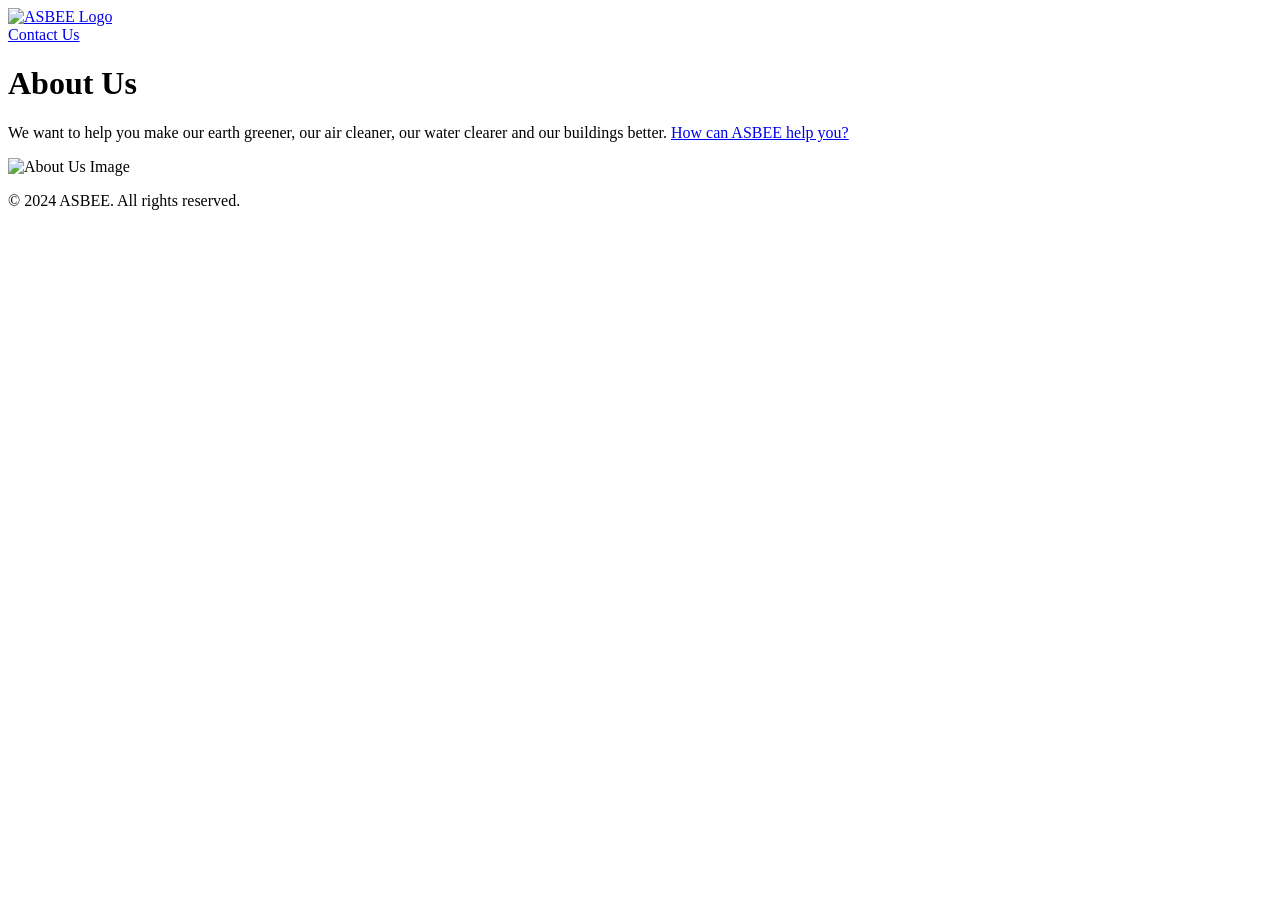
==== about.html @ 27872376 "Update and rename contact.html to about.html" ====
<!DOCTYPE html>
<html lang="en">
<head>
    <meta charset="UTF-8">
    <meta name="viewport" content="width=device-width, initial-scale=1.0">
    <title>ASBEE - About Us</title>
    <link rel="stylesheet" href="styles.css">
</head>
<body>
    <header class="header">
        <a href="index.html"><img src="logo.jpg" alt="ASBEE Logo" class="logo"></a>
        <nav>
            <a href="contact.html" class="nav-link">Contact Us</a>
        </nav>
    </header>

    <main id="about" class="section">
        <div class="intro">
            <h1>About Us</h1>
            <p>We want to help you make our earth greener, our air cleaner, our water clearer and our buildings better. <a href="services.html">How can ASBEE help you?</a></p>
        </div>

        <div class="image-section">
            <img src="abuts.jpeg" alt="About Us Image" class="main-image">
        </div>
    </main>

    <footer>
        <p>&copy; 2024 ASBEE. All rights reserved.</p>
    </footer>
</body>
</html>
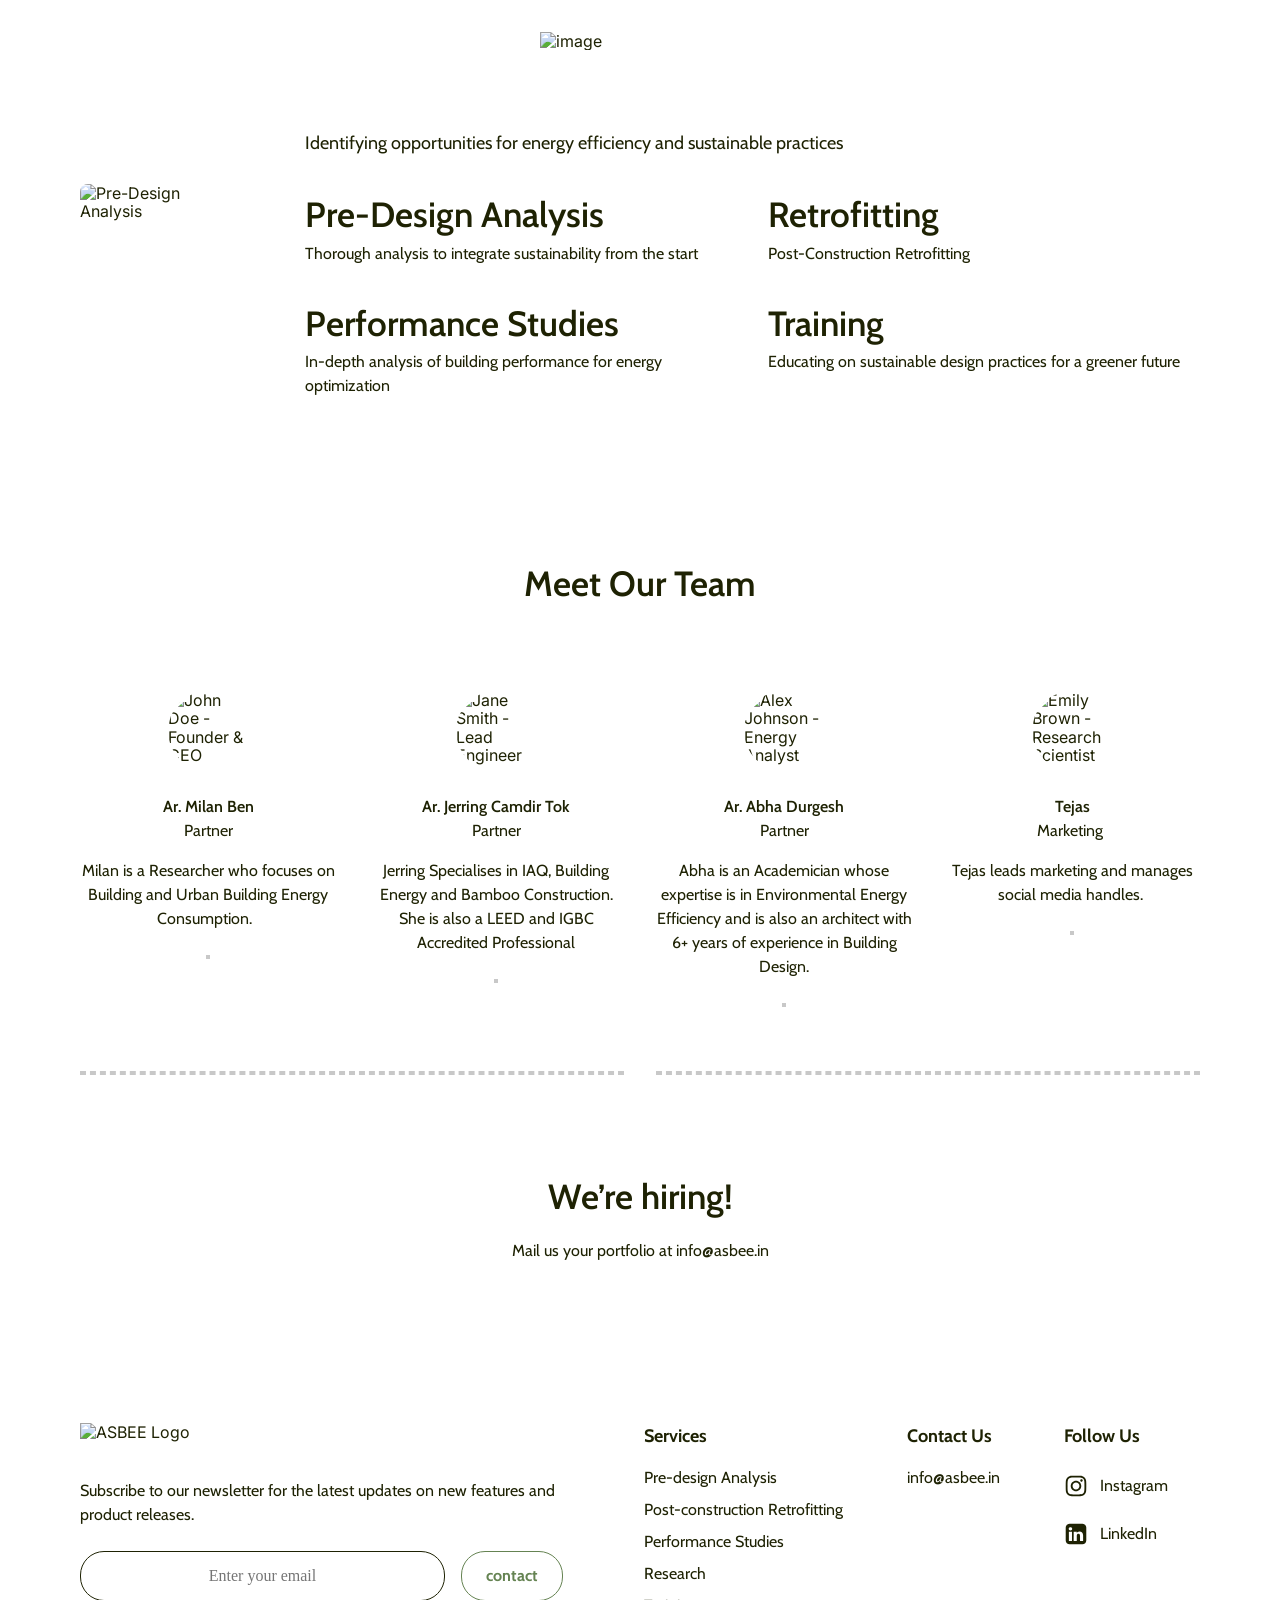
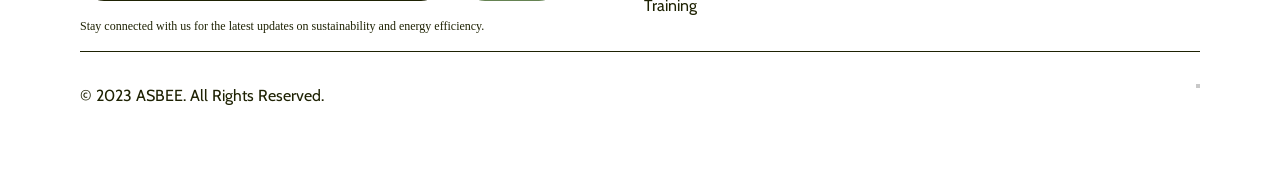
==== commit cb1e7fcd: "Add files via upload" ====
--- a/about.html
+++ b/about.html
@@ -1,32 +1,505 @@
 <!DOCTYPE html>
 <html lang="en">
-<head>
-    <meta charset="UTF-8">
-    <meta name="viewport" content="width=device-width, initial-scale=1.0">
-    <title>ASBEE - About Us</title>
-    <link rel="stylesheet" href="styles.css">
-</head>
-<body>
-    <header class="header">
-        <a href="index.html"><img src="logo.jpg" alt="ASBEE Logo" class="logo"></a>
-        <nav>
-            <a href="contact.html" class="nav-link">Contact Us</a>
-        </nav>
-    </header>
+  <head>
+    <title>About - Safe Needy Beaver</title>
+    <meta property="og:title" content="About - Safe Needy Beaver" />
+    <meta name="viewport" content="width=device-width, initial-scale=1.0" />
+    <meta charset="utf-8" />
+    <meta property="twitter:card" content="summary_large_image" />
 
-    <main id="about" class="section">
-        <div class="intro">
-            <h1>About Us</h1>
-            <p>We want to help you make our earth greener, our air cleaner, our water clearer and our buildings better. <a href="services.html">How can ASBEE help you?</a></p>
-        </div>
+    <style data-tag="reset-style-sheet">
+      html {  line-height: 1.15;}body {  margin: 0;}* {  box-sizing: border-box;  border-width: 0;  border-style: solid;}p,li,ul,pre,div,h1,h2,h3,h4,h5,h6,figure,blockquote,figcaption {  margin: 0;  padding: 0;}button {  background-color: transparent;}button,input,optgroup,select,textarea {  font-family: inherit;  font-size: 100%;  line-height: 1.15;  margin: 0;}button,select {  text-transform: none;}button,[type="button"],[type="reset"],[type="submit"] {  -webkit-appearance: button;}button::-moz-focus-inner,[type="button"]::-moz-focus-inner,[type="reset"]::-moz-focus-inner,[type="submit"]::-moz-focus-inner {  border-style: none;  padding: 0;}button:-moz-focus,[type="button"]:-moz-focus,[type="reset"]:-moz-focus,[type="submit"]:-moz-focus {  outline: 1px dotted ButtonText;}a {  color: inherit;  text-decoration: inherit;}input {  padding: 2px 4px;}img {  display: block;}html { scroll-behavior: smooth  }
+    </style>
+    <style data-tag="default-style-sheet">
+      html {
+        font-family: Inter;
+        font-size: 16px;
+      }
 
-        <div class="image-section">
-            <img src="abuts.jpeg" alt="About Us Image" class="main-image">
-        </div>
-    </main>
+      body {
+        font-weight: 400;
+        font-style:normal;
+        text-decoration: none;
+        text-transform: none;
+        letter-spacing: normal;
+        line-height: 1.15;
+        color: var(--dl-color-theme-neutral-dark);
+        background: var(--dl-color-theme-neutral-light);
 
-    <footer>
-        <p>&copy; 2024 ASBEE. All rights reserved.</p>
-    </footer>
-</body>
+        fill: var(--dl-color-theme-neutral-dark);
+      }
+    </style>
+    <link
+      rel="stylesheet"
+      href="https://unpkg.com/animate.css@4.1.1/animate.css"
+    />
+    <link
+      rel="stylesheet"
+      href="https://fonts.googleapis.com/css2?family=Cabin:ital,wght@0,400;0,500;0,600;0,700;1,400;1,500;1,600;1,700&amp;display=swap"
+      data-tag="font"
+    />
+    <link
+      rel="stylesheet"
+      href="https://fonts.googleapis.com/css2?family=Inter:ital,wght@0,100;0,200;0,300;0,400;0,500;0,600;0,700;0,800;0,900;1,100;1,200;1,300;1,400;1,500;1,600;1,700;1,800;1,900&amp;display=swap"
+      data-tag="font"
+    />
+    <link
+      rel="stylesheet"
+      href="https://unpkg.com/@teleporthq/teleport-custom-scripts/dist/style.css"
+    />
+  </head>
+  <body>
+    <link rel="stylesheet" href="./style.css" />
+    <div>
+      <link href="./about.css" rel="stylesheet" />
+
+      <div class="about-container">
+        <navbar4-wrapper class="navbar4-wrapper">
+          <!--Navbar4 component-->
+          <header class="navbar4-container"></header>
+        </navbar4-wrapper>
+        <a href="index.html" class="about-navlink">
+          <img alt="image" src="public/logo1-200h.jpeg" class="about-image" />
+        </a>
+        <stats2-wrapper class="stats2-wrapper">
+          <!--Stats2 component-->
+          <div class="stats2-container1 thq-section-padding">
+            <div class="stats2-max-width thq-section-max-width">
+              <div class="stats2-container2 thq-flex-column">
+                <img
+                  alt="Pre-Design Analysis"
+                  src="public/%C3%A2%C2%80%C2%8Eservices.%C3%A2%C2%80%C2%8E001-1400w.jpeg"
+                  class="thq-img-ratio-1-1 stats2-image"
+                />
+              </div>
+              <div class="stats2-container3 thq-flex-column">
+                <p class="thq-body-large">
+                  <fragment class="about-fragment14">
+                    <span class="about-text14">
+                      Identifying opportunities for energy efficiency and
+                      sustainable practices
+                    </span>
+                  </fragment>
+                </p>
+                <div class="stats2-container4 thq-grid-2">
+                  <div class="stats2-container5">
+                    <h2 class="thq-heading-2">
+                      <fragment class="about-fragment10">
+                        <span class="about-text10">Pre-Design Analysis</span>
+                      </fragment>
+                    </h2>
+                    <span class="thq-body-small">
+                      <fragment class="about-fragment15">
+                        <span class="about-text15">
+                          Thorough analysis to integrate sustainability from the
+                          start
+                        </span>
+                      </fragment>
+                    </span>
+                  </div>
+                  <div class="stats2-container6">
+                    <h2 class="thq-heading-2">
+                      <fragment class="about-fragment11">
+                        <span class="about-text11">Retrofitting</span>
+                      </fragment>
+                    </h2>
+                    <span class="thq-body-small">
+                      <fragment class="about-fragment16">
+                        <span class="about-text16">
+                          Post-Construction Retrofitting
+                        </span>
+                      </fragment>
+                    </span>
+                  </div>
+                </div>
+                <div class="stats2-container7 thq-grid-2">
+                  <div class="stats2-container8">
+                    <h2 class="thq-heading-2">
+                      <fragment class="about-fragment12">
+                        <span class="about-text12">Performance Studies</span>
+                      </fragment>
+                    </h2>
+                    <span class="thq-body-small">
+                      <fragment class="about-fragment17">
+                        <span class="about-text17">
+                          In-depth analysis of building performance for energy
+                          optimization
+                        </span>
+                      </fragment>
+                    </span>
+                  </div>
+                  <div class="stats2-container9">
+                    <h2 class="thq-heading-2">
+                      <fragment class="about-fragment13">
+                        <span class="about-text13">Training</span>
+                      </fragment>
+                    </h2>
+                    <span class="thq-body-small">
+                      <fragment class="about-fragment18">
+                        <span class="about-text18">
+                          Educating on sustainable design practices for a
+                          greener future
+                        </span>
+                      </fragment>
+                    </span>
+                  </div>
+                </div>
+              </div>
+            </div>
+          </div>
+        </stats2-wrapper>
+        <team1-wrapper class="team1-wrapper">
+          <!--Team1 component-->
+          <div class="thq-section-padding">
+            <div class="team1-max-width thq-section-max-width">
+              <div class="team1-section-title">
+                <div class="team1-content1">
+                  <h2 class="thq-heading-2 team1-text10">
+                    <fragment class="about-fragment24">
+                      <span class="about-text24">Meet Our Team</span>
+                    </fragment>
+                  </h2>
+                </div>
+              </div>
+              <div class="team1-content2">
+                <div class="team1-content3">
+                  <div class="team1-row1">
+                    <div class="team1-container1">
+                      <div class="team1-card1">
+                        <img
+                          alt="John Doe - Founder &amp; CEO"
+                          src="public/2e0f70bd-1504-4477-b2db-36cc8a2f7544-500w.jpg"
+                          class="team1-placeholder-image1 thq-img-ratio-1-1 thq-img-round"
+                        />
+                        <div class="team1-content4">
+                          <div class="team1-title1">
+                            <span class="team1-text11 thq-body-small">
+                              <fragment class="about-fragment19">
+                                <span class="about-text19">Ar. Milan Ben</span>
+                              </fragment>
+                            </span>
+                            <span class="team1-text12 thq-body-small">
+                              <fragment class="about-fragment26">
+                                <span class="about-text26">Partner</span>
+                              </fragment>
+                            </span>
+                          </div>
+                          <span class="team1-text13 thq-body-small">
+                            <fragment class="about-fragment30">
+                              <span class="about-text30">
+                                Milan is a Researcher who focuses on Building
+                                and Urban Building Energy Consumption. &nbsp;
+                              </span>
+                            </fragment>
+                          </span>
+                        </div>
+                        <div class="team1-social-icons1"></div>
+                      </div>
+                      <div class="team1-card2">
+                        <img
+                          alt="Jane Smith - Lead Engineer"
+                          src="public/2e0f70bd-1504-4477-b2db-36cc8a2f7544-500w.jpg"
+                          class="team1-placeholder-image2 thq-img-ratio-1-1 thq-img-round"
+                        />
+                        <div class="team1-content5">
+                          <div class="team1-title2">
+                            <span class="team1-text14 thq-body-small">
+                              <fragment class="about-fragment20">
+                                <span class="about-text20">
+                                  Ar. Jerring Camdir Tok
+                                </span>
+                              </fragment>
+                            </span>
+                            <span class="team1-text15 thq-body-small">
+                              <fragment class="about-fragment27">
+                                <span class="about-text27">Partner</span>
+                              </fragment>
+                            </span>
+                          </div>
+                          <span class="team1-text16 thq-body-small">
+                            <fragment class="about-fragment31">
+                              <span class="about-text31">
+                                Jerring Specialises in IAQ, Building Energy and
+                                Bamboo Construction. She is also a LEED and IGBC
+                                Accredited Professional
+                              </span>
+                            </fragment>
+                          </span>
+                        </div>
+                        <div class="team1-social-icons2"></div>
+                      </div>
+                    </div>
+                    <div class="team1-container2">
+                      <div class="team1-card3">
+                        <img
+                          alt="Alex Johnson - Energy Analyst"
+                          src="public/2e0f70bd-1504-4477-b2db-36cc8a2f7544-500w.jpg"
+                          class="team1-placeholder-image3 thq-img-ratio-1-1 thq-img-round"
+                        />
+                        <div class="team1-content6">
+                          <div class="team1-title3">
+                            <span class="team1-text17 thq-body-small">
+                              <fragment class="about-fragment21">
+                                <span class="about-text21">
+                                  Ar. Abha Durgesh
+                                </span>
+                              </fragment>
+                            </span>
+                            <span class="team1-text18 thq-body-small">
+                              <fragment class="about-fragment28">
+                                <span class="about-text28">Partner</span>
+                              </fragment>
+                            </span>
+                          </div>
+                          <span class="team1-text19 thq-body-small">
+                            <fragment class="about-fragment32">
+                              <span class="about-text32">
+                                Abha is an Academician whose expertise is in
+                                Environmental Energy Efficiency and is also an
+                                architect with 6+ years of experience in
+                                Building Design.
+                              </span>
+                            </fragment>
+                          </span>
+                        </div>
+                        <div class="team1-social-icons3"></div>
+                      </div>
+                      <div class="team1-card4">
+                        <img
+                          alt="Emily Brown - Research Scientist"
+                          src="public/2e0f70bd-1504-4477-b2db-36cc8a2f7544-500w.jpg"
+                          class="team1-placeholder-image4 thq-img-ratio-1-1 thq-img-round"
+                        />
+                        <div class="team1-content7">
+                          <div class="team1-title4">
+                            <span class="team1-text20 thq-body-small">
+                              <fragment class="about-fragment22">
+                                <span class="about-text22">Tejas</span>
+                              </fragment>
+                            </span>
+                            <span class="team1-text21 thq-body-small">
+                              <fragment class="about-fragment29">
+                                <span class="about-text29">
+                                  Marketing&nbsp;
+                                </span>
+                              </fragment>
+                            </span>
+                          </div>
+                          <span class="team1-text22 thq-body-small">
+                            <fragment class="about-fragment33">
+                              <span class="about-text33">
+                                Tejas leads marketing and manages social media
+                                handles.&nbsp;
+                              </span>
+                            </fragment>
+                          </span>
+                        </div>
+                        <div class="team1-social-icons4"></div>
+                      </div>
+                    </div>
+                  </div>
+                  <div class="team1-row2">
+                    <div class="team1-container3"></div>
+                    <div class="team1-container4"></div>
+                  </div>
+                </div>
+                <div class="team1-content8">
+                  <div class="team1-content9">
+                    <h2 class="thq-heading-2 team1-text23">
+                      <fragment class="about-fragment25">
+                        <span class="about-text25">We’re hiring!</span>
+                      </fragment>
+                    </h2>
+                    <span class="thq-body-small team1-text24">
+                      <fragment class="about-fragment23">
+                        <span class="about-text23">
+                          Mail us your portfolio at info@asbee.in
+                        </span>
+                      </fragment>
+                    </span>
+                  </div>
+                </div>
+              </div>
+            </div>
+          </div>
+        </team1-wrapper>
+        <footer1-wrapper class="footer1-wrapper">
+          <!--Footer1 component-->
+          <footer class="footer1-footer1 thq-section-padding">
+            <div class="footer1-max-width thq-section-max-width">
+              <div class="footer1-content">
+                <div class="footer1-newsletter">
+                  <img
+                    alt="ASBEE Logo"
+                    src="public/logo1-1500h.jpeg"
+                    class="footer1-image1"
+                  />
+                  <span class="thq-body-small">
+                    Subscribe to our newsletter for the latest updates on new
+                    features and product releases.
+                  </span>
+                  <div class="footer1-actions">
+                    <div class="footer1-form">
+                      <div class="footer1-container">
+                        <input
+                          type="email"
+                          placeholder="Enter your email"
+                          class="footer1-text-input thq-input"
+                        />
+                      </div>
+                      <button class="thq-button-outline footer1-button">
+                        <span class="thq-body-small">
+                          <fragment class="about-fragment40">
+                            <span class="about-text40">contact</span>
+                          </fragment>
+                        </span>
+                      </button>
+                    </div>
+                    <span class="footer1-content2 thq-body-small">
+                      <fragment class="about-fragment41">
+                        <span class="about-text41">
+                          Stay connected with us for the latest updates on
+                          sustainability and energy efficiency.
+                        </span>
+                      </fragment>
+                    </span>
+                  </div>
+                </div>
+                <div class="footer1-links">
+                  <div class="footer1-column1">
+                    <strong class="thq-body-large footer1-column1-title">
+                      <fragment class="about-fragment43">
+                        <span class="about-text43">Services</span>
+                      </fragment>
+                    </strong>
+                    <div class="footer1-footer-links1">
+                      <a
+                        href="https://example.com"
+                        target="_blank"
+                        rel="noreferrer noopener"
+                        class="thq-body-small"
+                      >
+                        <fragment class="about-fragment34">
+                          <span class="about-text34">Pre-design Analysis</span>
+                        </fragment>
+                      </a>
+                      <a
+                        href="https://example.com"
+                        target="_blank"
+                        rel="noreferrer noopener"
+                        class="thq-body-small"
+                      >
+                        <fragment class="about-fragment35">
+                          <span class="about-text35">
+                            Post-construction Retrofitting
+                          </span>
+                        </fragment>
+                      </a>
+                      <a
+                        href="https://example.com"
+                        target="_blank"
+                        rel="noreferrer noopener"
+                        class="thq-body-small"
+                      >
+                        <fragment class="about-fragment36">
+                          <span class="about-text36">Performance Studies</span>
+                        </fragment>
+                      </a>
+                      <a
+                        href="https://example.com"
+                        target="_blank"
+                        rel="noreferrer noopener"
+                        class="thq-body-small"
+                      >
+                        <fragment class="about-fragment37">
+                          <span class="about-text37">Research</span>
+                        </fragment>
+                      </a>
+                      <a
+                        href="https://example.com"
+                        target="_blank"
+                        rel="noreferrer noopener"
+                        class="thq-body-small"
+                      >
+                        <fragment class="about-fragment38">
+                          <span class="about-text38">Training</span>
+                        </fragment>
+                      </a>
+                    </div>
+                  </div>
+                  <div class="footer1-column2">
+                    <strong class="thq-body-large footer1-column2-title">
+                      <fragment class="about-fragment44">
+                        <span class="about-text44">Contact Us</span>
+                      </fragment>
+                    </strong>
+                    <div class="footer1-footer-links2">
+                      <a
+                        href="https://example.com"
+                        target="_blank"
+                        rel="noreferrer noopener"
+                        class="thq-body-small"
+                      >
+                        <fragment class="about-fragment39">
+                          <span class="about-text39">info@asbee.in</span>
+                        </fragment>
+                      </a>
+                    </div>
+                  </div>
+                  <div class="footer1-column3">
+                    <strong class="thq-body-large footer1-social-link1-title">
+                      <fragment class="about-fragment45">
+                        <span class="about-text45">Follow Us</span>
+                      </fragment>
+                    </strong>
+                    <div class="footer1-social-links">
+                      <div class="footer1-link6">
+                        <svg
+                          viewBox="0 0 877.7142857142857 1024"
+                          class="thq-icon-small"
+                        >
+                          <path
+                            d="M585.143 512c0-80.571-65.714-146.286-146.286-146.286s-146.286 65.714-146.286 146.286 65.714 146.286 146.286 146.286 146.286-65.714 146.286-146.286zM664 512c0 124.571-100.571 225.143-225.143 225.143s-225.143-100.571-225.143-225.143 100.571-225.143 225.143-225.143 225.143 100.571 225.143 225.143zM725.714 277.714c0 29.143-23.429 52.571-52.571 52.571s-52.571-23.429-52.571-52.571 23.429-52.571 52.571-52.571 52.571 23.429 52.571 52.571zM438.857 152c-64 0-201.143-5.143-258.857 17.714-20 8-34.857 17.714-50.286 33.143s-25.143 30.286-33.143 50.286c-22.857 57.714-17.714 194.857-17.714 258.857s-5.143 201.143 17.714 258.857c8 20 17.714 34.857 33.143 50.286s30.286 25.143 50.286 33.143c57.714 22.857 194.857 17.714 258.857 17.714s201.143 5.143 258.857-17.714c20-8 34.857-17.714 50.286-33.143s25.143-30.286 33.143-50.286c22.857-57.714 17.714-194.857 17.714-258.857s5.143-201.143-17.714-258.857c-8-20-17.714-34.857-33.143-50.286s-30.286-25.143-50.286-33.143c-57.714-22.857-194.857-17.714-258.857-17.714zM877.714 512c0 60.571 0.571 120.571-2.857 181.143-3.429 70.286-19.429 132.571-70.857 184s-113.714 67.429-184 70.857c-60.571 3.429-120.571 2.857-181.143 2.857s-120.571 0.571-181.143-2.857c-70.286-3.429-132.571-19.429-184-70.857s-67.429-113.714-70.857-184c-3.429-60.571-2.857-120.571-2.857-181.143s-0.571-120.571 2.857-181.143c3.429-70.286 19.429-132.571 70.857-184s113.714-67.429 184-70.857c60.571-3.429 120.571-2.857 181.143-2.857s120.571-0.571 181.143 2.857c70.286 3.429 132.571 19.429 184 70.857s67.429 113.714 70.857 184c3.429 60.571 2.857 120.571 2.857 181.143z"
+                          ></path>
+                        </svg>
+                        <span class="thq-body-small">Instagram</span>
+                      </div>
+                      <div class="footer1-link7">
+                        <svg
+                          viewBox="0 0 877.7142857142857 1024"
+                          class="thq-icon-small"
+                        >
+                          <path
+                            d="M135.429 808h132v-396.571h-132v396.571zM276 289.143c-0.571-38.857-28.571-68.571-73.714-68.571s-74.857 29.714-74.857 68.571c0 37.714 28.571 68.571 73.143 68.571h0.571c46.286 0 74.857-30.857 74.857-68.571zM610.286 808h132v-227.429c0-121.714-65.143-178.286-152-178.286-70.857 0-102.286 39.429-119.429 66.857h1.143v-57.714h-132s1.714 37.143 0 396.571v0h132v-221.714c0-11.429 0.571-23.429 4-32 9.714-23.429 31.429-48 68-48 47.429 0 66.286 36 66.286 89.714v212zM877.714 237.714v548.571c0 90.857-73.714 164.571-164.571 164.571h-548.571c-90.857 0-164.571-73.714-164.571-164.571v-548.571c0-90.857 73.714-164.571 164.571-164.571h548.571c90.857 0 164.571 73.714 164.571 164.571z"
+                          ></path>
+                        </svg>
+                        <span class="thq-body-small">LinkedIn</span>
+                      </div>
+                    </div>
+                  </div>
+                </div>
+              </div>
+              <div class="footer1-credits">
+                <div class="thq-divider-horizontal"></div>
+                <div class="footer1-row">
+                  <span class="thq-body-small">
+                    <fragment class="about-fragment42">
+                      <span class="about-text42">
+                        © 2023 ASBEE. All Rights Reserved.
+                      </span>
+                    </fragment>
+                  </span>
+                  <div class="footer1-footer-links3"></div>
+                </div>
+              </div>
+            </div>
+          </footer>
+        </footer1-wrapper>
+      </div>
+    </div>
+    <script
+      defer=""
+      src="https://unpkg.com/@teleporthq/teleport-custom-scripts"
+    ></script>
+  </body>
 </html>
--- a/style.css
+++ b/style.css
@@ -0,0 +1,559 @@
+:root {
+  --dl-size-size-large: 144px;
+  --dl-size-size-small: 48px;
+  --dl-size-size-medium: 96px;
+  --dl-size-size-xlarge: 192px;
+  --dl-size-size-xsmall: 16px;
+  --dl-space-space-unit: 16px;
+  --dl-size-size-xxlarge: 288px;
+  --dl-size-size-maxwidth: 1400px;
+  --dl-color-theme-accent1: #C9B9A2;
+  --dl-color-theme-accent2: #B7A976;
+  --dl-radius-radius-round: 50%;
+  --dl-color-theme-primary1: #658352;
+  --dl-color-theme-primary2: #94A687;
+  --dl-space-space-halfunit: 8px;
+  --dl-space-space-sixunits: 96px;
+  --dl-space-space-twounits: 32px;
+  --dl-radius-radius-radius2: 2px;
+  --dl-radius-radius-radius4: 4px;
+  --dl-radius-radius-radius8: 8px;
+  --dl-space-space-fiveunits: 80px;
+  --dl-space-space-fourunits: 64px;
+  --dl-color-theme-secondary1: #E9E7DE;
+  --dl-color-theme-secondary2: #F5F4ED;
+  --dl-space-space-threeunits: 48px;
+  --dl-color-theme-neutral-dark: #1E2203;
+  --dl-radius-radius-cardradius: 8px;
+  --dl-color-theme-neutral-light: #FBF9EF;
+  --dl-radius-radius-imageradius: 8px;
+  --dl-radius-radius-inputradius: 24px;
+  --dl-radius-radius-buttonradius: 24px;
+  --dl-space-space-oneandhalfunits: 24px;
+}
+.button {
+  color: var(--dl-color-theme-neutral-dark);
+  display: inline-block;
+  padding: 0.5rem 1rem;
+  border-color: var(--dl-color-theme-neutral-dark);
+  border-width: 1px;
+  border-radius: 4px;
+  background-color: var(--dl-color-theme-neutral-light);
+}
+.input {
+  color: var(--dl-color-theme-neutral-dark);
+  cursor: auto;
+  padding: 0.5rem 1rem;
+  border-color: var(--dl-color-theme-neutral-dark);
+  border-width: 1px;
+  border-radius: 4px;
+  background-color: var(--dl-color-theme-neutral-light);
+}
+.textarea {
+  color: var(--dl-color-theme-neutral-dark);
+  cursor: auto;
+  padding: 0.5rem;
+  border-color: var(--dl-color-theme-neutral-dark);
+  border-width: 1px;
+  border-radius: 4px;
+  background-color: var(--dl-color-theme-neutral-light);
+}
+.list {
+  width: 100%;
+  margin: 1em 0px 1em 0px;
+  display: block;
+  padding: 0px 0px 0px 1.5rem;
+  list-style-type: none;
+  list-style-position: outside;
+}
+.list-item {
+  display: list-item;
+}
+.teleport-show {
+  display: flex !important;
+  transform: none !important;
+}
+.thq-input {
+  color: var(--dl-color-theme-neutral-dark);
+  cursor: auto;
+  outline: none;
+  padding: 0.5rem 1rem;
+  align-self: stretch;
+  text-align: center;
+  border-color: var(--dl-color-theme-neutral-dark);
+  border-width: 1px;
+  border-radius: var(--dl-radius-radius-inputradius);
+  background-color: var(--dl-color-theme-neutral-light);
+}
+.thq-input:focus {
+  outline: 1px solid var(--dl-color-theme-primary1);
+}
+.thq-button-filled {
+  gap: var(--dl-space-space-halfunit);
+  fill: var(--dl-color-theme-secondary1);
+  color: var(--dl-color-theme-secondary1);
+  cursor: pointer;
+  display: flex;
+  transition: 0.3s;
+  align-items: center;
+  font-weight: bold;
+  padding-top: var(--dl-space-space-halfunit);
+  white-space: nowrap;
+  border-color: var(--dl-color-theme-primary1);
+  border-width: 1px;
+  padding-left: var(--dl-space-space-oneandhalfunits);
+  border-radius: var(--dl-radius-radius-buttonradius);
+  padding-right: var(--dl-space-space-oneandhalfunits);
+  padding-bottom: var(--dl-space-space-halfunit);
+  justify-content: center;
+  background-color: var(--dl-color-theme-primary1);
+}
+.thq-button-filled:hover {
+  fill: var(--dl-color-theme-secondary2);
+  color: var(--dl-color-theme-secondary2);
+  border-color: var(--dl-color-theme-primary2);
+  background-color: var(--dl-color-theme-primary2);
+}
+.thq-button-outline {
+  gap: var(--dl-space-space-halfunit);
+  fill: var(--dl-color-theme-primary1);
+  color: var(--dl-color-theme-primary1);
+  border: 1px solid;
+  cursor: pointer;
+  display: flex;
+  transition: 0.3s;
+  align-items: center;
+  font-weight: bold;
+  padding-top: var(--dl-space-space-halfunit);
+  white-space: nowrap;
+  border-color: var(--dl-color-theme-primary1);
+  padding-left: var(--dl-space-space-oneandhalfunits);
+  border-radius: var(--dl-radius-radius-buttonradius);
+  padding-right: var(--dl-space-space-oneandhalfunits);
+  padding-bottom: var(--dl-space-space-halfunit);
+  justify-content: center;
+}
+.thq-button-outline:hover {
+  fill: var(--dl-color-theme-secondary2);
+  color: var(--dl-color-theme-secondary2);
+  border-color: var(--dl-color-theme-primary2);
+  background-color: var(--dl-color-theme-primary2);
+}
+.thq-button-flat {
+  gap: var(--dl-space-space-halfunit);
+  fill: var(--dl-color-theme-primary1);
+  color: var(--dl-color-theme-primary1);
+  cursor: pointer;
+  display: flex;
+  transition: 0.3s;
+  align-items: center;
+  font-weight: bold;
+  padding-top: var(--dl-space-space-halfunit);
+  white-space: nowrap;
+  border-color: transparent;
+  border-width: 1px;
+  padding-left: var(--dl-space-space-oneandhalfunits);
+  border-radius: var(--dl-radius-radius-buttonradius);
+  padding-right: var(--dl-space-space-oneandhalfunits);
+  padding-bottom: var(--dl-space-space-halfunit);
+  justify-content: center;
+}
+.thq-button-flat:hover {
+  fill: var(--dl-color-theme-secondary1);
+  color: var(--dl-color-theme-secondary1);
+  border-color: var(--dl-color-theme-primary2);
+  background-color: var(--dl-color-theme-primary2);
+}
+.thq-heading-1 {
+  font-size: 48px;
+  font-family: Cabin;
+  font-weight: 700;
+  line-height: 1.5;
+}
+.thq-heading-2 {
+  font-size: 35px;
+  font-family: Cabin;
+  font-weight: 600;
+  line-height: 1.5;
+}
+.thq-heading-3 {
+  font-size: 26px;
+  font-family: Cabin;
+  font-weight: 600;
+  line-height: 1.5;
+}
+.thq-body-large {
+  font-size: 18px;
+  font-family: Cabin;
+  line-height: 1.5;
+}
+.thq-body-small {
+  font-size: 16px;
+  font-family: Cabin;
+  line-height: 1.5;
+}
+.thq-team-image-round {
+  width: 80px;
+  height: 80px;
+  object-fit: cover;
+  border-radius: 50%;
+}
+.thq-section-padding {
+  width: 100%;
+  display: flex;
+  padding: var(--dl-space-space-fiveunits);
+  position: relative;
+  align-items: center;
+  flex-direction: column;
+}
+.thq-section-max-width {
+  width: 100%;
+  max-width: var(--dl-size-size-maxwidth);
+}
+.thq-img-ratio-1-1 {
+  width: 100%;
+  object-fit: cover;
+  aspect-ratio: 1/1;
+  border-radius: var(--dl-radius-radius-imageradius);
+}
+.thq-img-ratio-16-9 {
+  width: 100%;
+  object-fit: cover;
+  aspect-ratio: 16/9;
+  border-radius: var(--dl-radius-radius-imageradius);
+}
+.thq-img-ratio-4-3 {
+  width: 100%;
+  object-fit: cover;
+  aspect-ratio: 4/3;
+  border-radius: var(--dl-radius-radius-imageradius);
+}
+.thq-img-ratio-4-6 {
+  width: 100%;
+  object-fit: cover;
+  aspect-ratio: 4/6;
+  border-radius: var(--dl-radius-radius-imageradius);
+}
+.thq-img-round {
+  width: 100%;
+  border-radius: var(--dl-radius-radius-round);
+}
+.thq-flex-column {
+  gap: var(--dl-space-space-twounits);
+  display: flex;
+  overflow: hidden;
+  position: relative;
+  align-items: center;
+  flex-direction: column;
+}
+.thq-flex-row {
+  gap: var(--dl-space-space-twounits);
+  display: flex;
+  overflow: hidden;
+  position: relative;
+  align-items: center;
+}
+.thq-grid-6 {
+  display: grid;
+  grid-gap: var(--dl-space-space-twounits);
+  grid-template-columns: 1fr 1fr 1fr 1fr 1fr 1fr;
+}
+.thq-grid-5 {
+  display: grid;
+  grid-gap: var(--dl-space-space-twounits);
+  grid-template-columns: 1fr 1fr 1fr 1fr 1fr;
+}
+.thq-card {
+  gap: var(--dl-space-space-oneandhalfunits);
+  display: flex;
+  padding: var(--dl-space-space-twounits);
+  align-items: stretch;
+  border-radius: var(--dl-radius-radius-cardradius);
+  flex-direction: column;
+}
+.thq-box-shadow {
+  box-shadow: 0px 0px 5px -2px var(--dl-color-theme-neutral-dark);
+}
+.thq-grid-3 {
+  display: grid;
+  grid-gap: var(--dl-space-space-twounits);
+  grid-template-columns: 1fr 1fr 1fr;
+}
+.thq-grid-4 {
+  display: grid;
+  grid-gap: var(--dl-space-space-twounits);
+  grid-template-columns: 1fr 1fr 1fr 1fr;
+}
+.thq-grid-2 {
+  width: 100%;
+  display: grid;
+  grid-gap: var(--dl-space-space-twounits);
+  grid-template-columns: 1fr 1fr;
+}
+.thq-checkbox {
+  width: var(--dl-size-size-xsmall);
+  height: var(--dl-size-size-xsmall);
+}
+.thq-select {
+  cursor: pointer;
+  appearance: none;
+  padding-top: var(--dl-space-space-halfunit);
+  padding-left: var(--dl-space-space-unit);
+  border-radius: var(--dl-radius-radius-inputradius);
+  padding-right: var(--dl-space-space-twounits);
+  padding-bottom: var(--dl-space-space-halfunit);
+  background-color: var(--dl-color-theme-neutral-light);
+  background-image: url('data:image/svg+xml;charset=US-ASCII,%3Csvg width%3D%2220%22 height%3D%2220%22 xmlns%3D%22http%3A//www.w3.org/2000/svg%22 viewBox%3D%220 0 20 20%22 fill%3D%22%23000%22%3E%3Cpath d%3D%22M4.293 7.293a1 1 0 011.414 0L10 11.586l4.293-4.293a1 1 0 111.414 1.414l-5 5a1 1 0 01-1.414 0l-5-5a1 1 0 010-1.414z%22/%3E%3C/svg%3E');
+  background-repeat: no-repeat;
+  background-position: right 8px center;
+}
+.thq-divider-horizontal {
+  width: 100%;
+  height: 1px;
+  background-color: var(--dl-color-theme-neutral-dark);
+}
+.thq-icon-small {
+  width: 24px;
+  height: 24px;
+}
+.thq-button-icon {
+  fill: var(--dl-color-theme-secondary1);
+  padding: 3px;
+  transition: 0.3s;
+  border-radius: var(--dl-radius-radius-round);
+}
+.thq-button-icon:hover {
+  fill: var(--dl-color-theme-secondary2);
+}
+.thq-icon-medium {
+  width: var(--dl-size-size-small);
+  height: var(--dl-size-size-small);
+}
+.thq-icon-x-small {
+  width: var(--dl-size-size-xsmall);
+  height: var(--dl-size-size-xsmall);
+}
+.thq-link {
+  cursor: pointer;
+  display: inline-block;
+  overflow: hidden;
+  background: linear-gradient(to right, var(--dl-color-theme-primary1) 50%, var(--dl-color-theme-neutral-dark) 50%);
+  transition: background-position 300ms ease;
+  font-weight: 600;
+  background-clip: text;
+  background-size: 200% 100%;
+  background-position: 100%;
+  -webkit-text-fill-color: transparent;
+}
+.thq-link:hover {
+  background-position: 0 100%;
+}
+.thq-grid-auto-300 {
+  display: grid;
+  grid-gap: var(--dl-space-space-oneandhalfunits);
+  grid-template-columns: repeat(auto-fit, minmax(300px, 1fr));
+}
+.thq-animated-group-vertical-reverse {
+  gap: var(--dl-space-space-unit);
+  width: 100%;
+  display: flex;
+  animation: scroll-y 20s linear infinite;
+  align-items: flex-start;
+  flex-direction: column;
+  justify-content: space-around;
+  animation-direction: reverse;
+}
+.thq-animated-group-horizontal-reverse {
+  gap: var(--dl-space-space-unit);
+  display: flex;
+  animation: scroll-x 20s linear infinite;
+  min-width: 100%;
+  align-items: center;
+  flex-shrink: 0;
+  justify-content: space-around;
+  animation-direction: reverse;
+}
+.thq-animated-group-vertical {
+  gap: var(--dl-space-space-unit);
+  width: 100%;
+  display: flex;
+  animation: scroll-y 20s linear infinite;
+  align-items: flex-start;
+  flex-direction: column;
+  justify-content: space-around;
+}
+.thq-animated-group-horizontal {
+  gap: var(--dl-space-space-unit);
+  display: flex;
+  animation: scroll-x 20s linear infinite;
+  min-width: 100%;
+  align-items: center;
+  flex-shrink: 0;
+  justify-content: space-around;
+}
+.thq-animated-group-container-vertical {
+  gap: var(--dl-space-space-unit);
+  display: flex;
+  overflow: hidden;
+  flex-direction: column;
+}
+.thq-animated-group-container-horizontal {
+  gap: var(--dl-space-space-unit);
+  display: flex;
+  overflow: hidden;
+}
+.thq-mask-image-vertical {
+  mask-image: linear-gradient(to bottom, transparent, black 1%, black 99%, transparent);
+}
+.thq-mask-image-horizontal {
+  mask-image: linear-gradient(to right, transparent, black 1%, black 99%, transparent);
+}
+.thq-img-scale {
+  transition: 0.3s;
+}
+.thq-img-scale:hover {
+  scale: 1.05;
+}
+.thq-animated-card-bg-1 {
+  width: 100%;
+  height: 100%;
+  transition: transform 0.3s;
+  border-radius: var(--dl-radius-radius-cardradius);
+  background-color: var(--dl-color-theme-accent1);
+}
+.thq-animated-card-bg-2 {
+  transition: transform 0.3s;
+  border-radius: var(--dl-radius-radius-cardradius);
+  background-color: var(--dl-color-theme-accent2);
+}
+.thq-button-animated {
+  outline: none;
+  z-index: 1;
+  overflow: hidden;
+  position: relative;
+  border-width: 2px;
+}
+.thq-input::placeholder {
+  text-align: center;
+  vertical-align: middle;
+}
+.thq-animated-group-container-vertical:hover div {
+  animation-play-state: paused;
+}
+.thq-animated-group-container-horizontal:hover div {
+  animation-play-state: paused;
+}
+.thq-animated-card-bg-2:has([data-animated="true"]:hover) {
+  transform: translate3d(0px, 0px, 0px) scale3d(1, 1, 1) rotateX(0deg) rotateY(0deg) rotateZ(3deg) skew(0deg, 0deg);
+}
+.thq-animated-card-bg-1:has([data-animated="true"]:hover) {
+  transform: translate3d(0px, 0px, 0px) scale3d(1, 1, 1) rotateX(0deg) rotateY(0deg) rotateZ(-6deg) skew(0deg, 0deg);
+}
+.thq-button-animated:before {
+  top: 0;
+  left: -20%;
+  color: var(--dl-color-theme-neutral-light);
+  width: 200%;
+  height: 101%;
+  content: "";
+  z-index: 1;
+  position: absolute;
+  transform: scaleX(0);
+  transition: transform 0.5s;
+  border-radius: var(--dl-radius-radius-buttonradius);
+  background-color: var(--dl-color-theme-neutral-dark);
+  transform-origin: 0 0;
+  transition-timing-function: cubic-bezier(0.5, 1.6, 0.4, 0.7);
+}
+.thq-button-animated:hover::before {
+  color: var(--dl-color-theme-neutral-light);
+  z-index: -1;
+  transform: scaleX(1);
+}
+.Content {
+  font-size: 16px;
+  font-family: Inter;
+  font-weight: 400;
+  line-height: 1.15;
+  text-transform: none;
+  text-decoration: none;
+}
+@media(max-width: 991px) {
+  .thq-grid-4 {
+    grid-template-columns: 1fr 1fr 1fr;
+  }
+}
+@media(max-width: 767px) {
+  .thq-section-padding {
+    padding: var(--dl-space-space-threeunits);
+  }
+  .thq-flex-column {
+    gap: var(--dl-space-space-oneandhalfunits);
+  }
+  .thq-flex-row {
+    gap: var(--dl-space-space-oneandhalfunits);
+  }
+  .thq-grid-6 {
+    grid-gap: var(--dl-space-space-oneandhalfunits);
+    grid-template-columns: 1fr 1fr 1fr;
+  }
+  .thq-grid-5 {
+    grid-gap: var(--dl-space-space-oneandhalfunits);
+    grid-template-columns: 1fr 1fr 1fr;
+  }
+  .thq-card {
+    padding: var(--dl-space-space-oneandhalfunits);
+  }
+  .thq-grid-3 {
+    grid-gap: var(--dl-space-space-oneandhalfunits);
+    grid-template-columns: 1fr 1fr;
+  }
+  .thq-grid-4 {
+    grid-gap: var(--dl-space-space-oneandhalfunits);
+    flex-direction: row;
+    grid-template-columns: 1fr 1fr;
+  }
+  .thq-grid-2 {
+    grid-gap: var(--dl-space-space-oneandhalfunits);
+    grid-template-columns: 1fr;
+  }
+  .thq-img-scale {
+    width: 100%;
+  }
+}
+@media(max-width: 479px) {
+  .thq-section-padding {
+    padding: var(--dl-space-space-oneandhalfunits);
+  }
+  .thq-flex-column {
+    gap: var(--dl-space-space-unit);
+  }
+  .thq-flex-row {
+    gap: var(--dl-space-space-unit);
+  }
+  .thq-grid-6 {
+    grid-gap: var(--dl-space-space-unit);
+    grid-template-columns: 1fr 1fr;
+  }
+  .thq-grid-5 {
+    grid-gap: var(--dl-space-space-unit);
+    grid-template-columns: 1fr 1fr;
+  }
+  .thq-grid-3 {
+    grid-gap: var(--dl-space-space-unit);
+    align-items: center;
+    grid-template-columns: 1fr;
+  }
+  .thq-grid-4 {
+    grid-gap: var(--dl-space-space-unit);
+    align-items: center;
+    flex-direction: column;
+    grid-template-columns: 1fr;
+  }
+  .thq-grid-2 {
+    grid-gap: var(--dl-space-space-unit);
+  }
+  .thq-grid-auto-300 {
+    grid-template-columns: 1fr;
+  }
+}
--- a/about.css
+++ b/about.css
@@ -0,0 +1,1170 @@
+.navbar4-wrapper {
+  display: contents;
+}
+.navbar4-container {
+  width: 100%;
+  display: flex;
+  position: relative;
+  justify-content: center;
+  background-color: var(--dl-color-theme-neutral-light);
+}
+
+.stats2-wrapper {
+  display: contents;
+}
+.stats2-container1 {
+  width: 100%;
+  flex-direction: column;
+}
+.stats2-max-width {
+  gap: var(--dl-space-space-fourunits);
+  flex: 0 0 auto;
+  width: 100%;
+  display: flex;
+  align-items: center;
+}
+.stats2-container2 {
+  max-width: 50%;
+}
+.stats2-container3 {
+  align-self: center;
+  align-items: flex-start;
+  margin-left: auto;
+}
+.stats2-container4 {
+  width: 100%;
+}
+.stats2-container5 {
+  width: 100%;
+  height: 100%;
+  align-items: flex-start;
+}
+.stats2-container6 {
+  width: 100%;
+  height: 100%;
+  align-items: flex-start;
+}
+.stats2-container7 {
+  width: 100%;
+}
+.stats2-container8 {
+  width: 100%;
+  height: 100%;
+  align-items: flex-start;
+}
+.stats2-container9 {
+  width: 100%;
+  height: 100%;
+  align-items: flex-start;
+}
+.about-fragment11 {
+  display: contents;
+}
+.about-text11 {
+  display: inline-block;
+}
+.about-fragment17 {
+  display: contents;
+}
+.about-text17 {
+  display: inline-block;
+}
+.about-fragment16 {
+  display: contents;
+}
+.about-text16 {
+  display: inline-block;
+}
+.about-fragment18 {
+  display: contents;
+}
+.about-text18 {
+  display: inline-block;
+}
+.about-fragment14 {
+  display: contents;
+}
+.about-text14 {
+  display: inline-block;
+}
+.about-fragment12 {
+  display: contents;
+}
+.about-text12 {
+  display: inline-block;
+}
+.about-fragment13 {
+  display: contents;
+}
+.about-text13 {
+  display: inline-block;
+}
+.about-fragment15 {
+  display: contents;
+}
+.about-text15 {
+  display: inline-block;
+}
+.about-fragment10 {
+  display: contents;
+}
+.about-text10 {
+  display: inline-block;
+}
+@media(max-width: 991px) {
+  .stats2-max-width {
+    gap: var(--dl-space-space-twounits);
+    align-items: flex-start;
+    flex-direction: column;
+  }
+  .stats2-container2 {
+    width: 100%;
+    max-width: 100%;
+  }
+  .stats2-container3 {
+    align-self: flex-start;
+    margin-left: 0px;
+  }
+}
+@media(max-width: 479px) {
+  .stats2-image {
+    width: 100%;
+  }
+}
+
+.team1-wrapper {
+  display: contents;
+}
+.team1-max-width {
+  gap: var(--dl-space-space-fiveunits);
+  display: flex;
+  position: relative;
+  align-items: center;
+  flex-direction: column;
+}
+.team1-section-title {
+  gap: var(--dl-space-space-unit);
+  width: 100%;
+  display: flex;
+  max-width: 800px;
+  align-items: center;
+  flex-shrink: 0;
+  flex-direction: column;
+}
+.team1-content1 {
+  gap: var(--dl-space-space-oneandhalfunits);
+  width: 100%;
+  display: flex;
+  align-self: stretch;
+  align-items: center;
+  flex-direction: column;
+}
+.team1-content2 {
+  gap: var(--dl-space-space-sixunits);
+  display: flex;
+  align-self: stretch;
+  align-items: center;
+  flex-direction: column;
+}
+.team1-content3 {
+  gap: 64px;
+  display: flex;
+  align-self: stretch;
+  align-items: flex-start;
+  flex-direction: column;
+}
+.team1-row1 {
+  gap: var(--dl-space-space-twounits);
+  display: flex;
+  align-self: stretch;
+  align-items: flex-start;
+  flex-shrink: 0;
+  justify-content: center;
+}
+.team1-container1 {
+  gap: var(--dl-space-space-twounits);
+  width: 100%;
+  display: flex;
+  align-items: flex-start;
+  justify-content: center;
+}
+.team1-card1 {
+  gap: var(--dl-space-space-oneandhalfunits);
+  flex: 1;
+  width: 100%;
+  display: flex;
+  flex-grow: 1;
+  max-width: 500px;
+  align-items: center;
+  flex-shrink: 0;
+  flex-direction: column;
+}
+.team1-placeholder-image1 {
+  width: 80px;
+  height: 80px;
+}
+.team1-content4 {
+  gap: var(--dl-space-space-unit);
+  display: flex;
+  align-self: stretch;
+  align-items: center;
+  flex-direction: column;
+}
+.team1-title1 {
+  display: flex;
+  align-self: stretch;
+  align-items: center;
+  flex-direction: column;
+}
+.team1-text11 {
+  font-weight: 600;
+}
+.team1-text12 {
+  text-align: center;
+}
+.team1-text13 {
+  text-align: center;
+}
+.team1-social-icons1 {
+  gap: var(--dl-space-space-unit);
+  border: 2px dashed rgba(120, 120, 120, 0.4);
+  display: flex;
+  align-items: flex-start;
+}
+.team1-card2 {
+  gap: var(--dl-space-space-oneandhalfunits);
+  flex: 1;
+  width: 100%;
+  display: flex;
+  flex-grow: 1;
+  max-width: 500px;
+  align-items: center;
+  flex-shrink: 0;
+  flex-direction: column;
+}
+.team1-placeholder-image2 {
+  width: 80px;
+  height: 80px;
+}
+.team1-content5 {
+  gap: var(--dl-space-space-unit);
+  display: flex;
+  align-self: stretch;
+  align-items: center;
+  flex-direction: column;
+}
+.team1-title2 {
+  display: flex;
+  align-self: stretch;
+  align-items: center;
+  flex-direction: column;
+}
+.team1-text14 {
+  font-weight: 600;
+}
+.team1-text15 {
+  text-align: center;
+}
+.team1-text16 {
+  text-align: center;
+}
+.team1-social-icons2 {
+  gap: var(--dl-space-space-unit);
+  border: 2px dashed rgba(120, 120, 120, 0.4);
+  display: flex;
+  align-items: flex-start;
+}
+.team1-container2 {
+  gap: var(--dl-space-space-twounits);
+  width: 100%;
+  display: flex;
+  align-items: flex-start;
+  justify-content: center;
+}
+.team1-card3 {
+  gap: var(--dl-space-space-oneandhalfunits);
+  flex: 1;
+  width: 100%;
+  display: flex;
+  flex-grow: 1;
+  max-width: 500px;
+  align-items: center;
+  flex-shrink: 0;
+  flex-direction: column;
+}
+.team1-placeholder-image3 {
+  width: 80px;
+  height: 80px;
+}
+.team1-content6 {
+  gap: var(--dl-space-space-unit);
+  display: flex;
+  align-self: stretch;
+  align-items: center;
+  flex-direction: column;
+}
+.team1-title3 {
+  display: flex;
+  align-self: stretch;
+  align-items: center;
+  flex-direction: column;
+}
+.team1-text17 {
+  font-weight: 600;
+}
+.team1-text18 {
+  text-align: center;
+}
+.team1-text19 {
+  text-align: center;
+}
+.team1-social-icons3 {
+  gap: var(--dl-space-space-unit);
+  border: 2px dashed rgba(120, 120, 120, 0.4);
+  display: flex;
+  align-items: flex-start;
+}
+.team1-card4 {
+  gap: var(--dl-space-space-oneandhalfunits);
+  flex: 1;
+  width: 100%;
+  display: flex;
+  flex-grow: 1;
+  max-width: 500px;
+  align-items: center;
+  flex-shrink: 0;
+  flex-direction: column;
+}
+.team1-placeholder-image4 {
+  width: 80px;
+  height: 80px;
+}
+.team1-content7 {
+  gap: var(--dl-space-space-unit);
+  display: flex;
+  align-self: stretch;
+  align-items: center;
+  flex-direction: column;
+}
+.team1-title4 {
+  display: flex;
+  align-self: stretch;
+  align-items: center;
+  flex-direction: column;
+}
+.team1-text20 {
+  font-weight: 600;
+}
+.team1-text21 {
+  text-align: center;
+}
+.team1-text22 {
+  text-align: center;
+}
+.team1-social-icons4 {
+  gap: var(--dl-space-space-unit);
+  border: 2px dashed rgba(120, 120, 120, 0.4);
+  display: flex;
+  align-items: flex-start;
+}
+.team1-row2 {
+  gap: var(--dl-space-space-twounits);
+  display: flex;
+  align-self: stretch;
+  align-items: flex-start;
+  flex-shrink: 0;
+  justify-content: center;
+}
+.team1-container3 {
+  gap: var(--dl-space-space-twounits);
+  width: 100%;
+  border: 2px dashed rgba(120, 120, 120, 0.4);
+  display: flex;
+  align-items: flex-start;
+  justify-content: center;
+}
+.team1-container4 {
+  gap: var(--dl-space-space-twounits);
+  width: 100%;
+  border: 2px dashed rgba(120, 120, 120, 0.4);
+  display: flex;
+  align-items: flex-start;
+  justify-content: center;
+}
+.team1-content8 {
+  gap: var(--dl-space-space-oneandhalfunits);
+  width: 100%;
+  display: flex;
+  max-width: 800px;
+  align-items: center;
+  flex-direction: column;
+}
+.team1-content9 {
+  gap: var(--dl-space-space-unit);
+  width: 100%;
+  display: flex;
+  align-items: center;
+  flex-shrink: 0;
+  flex-direction: column;
+}
+.about-fragment33 {
+  display: contents;
+}
+.about-text33 {
+  display: inline-block;
+}
+.about-fragment26 {
+  display: contents;
+}
+.about-text26 {
+  display: inline-block;
+}
+.about-fragment23 {
+  display: contents;
+}
+.about-text23 {
+  display: inline-block;
+}
+.about-fragment32 {
+  display: contents;
+}
+.about-text32 {
+  display: inline-block;
+}
+.about-fragment24 {
+  display: contents;
+}
+.about-text24 {
+  display: inline-block;
+}
+.about-fragment27 {
+  display: contents;
+}
+.about-text27 {
+  display: inline-block;
+}
+.about-fragment29 {
+  display: contents;
+}
+.about-text29 {
+  display: inline-block;
+}
+.about-fragment31 {
+  display: contents;
+}
+.about-text31 {
+  display: inline-block;
+}
+.about-fragment19 {
+  display: contents;
+}
+.about-text19 {
+  display: inline-block;
+}
+.about-fragment28 {
+  display: contents;
+}
+.about-text28 {
+  display: inline-block;
+}
+.about-fragment22 {
+  display: contents;
+}
+.about-text22 {
+  display: inline-block;
+}
+.about-fragment30 {
+  display: contents;
+}
+.about-text30 {
+  display: inline-block;
+}
+.about-fragment20 {
+  display: contents;
+}
+.about-text20 {
+  display: inline-block;
+}
+.about-fragment21 {
+  display: contents;
+}
+.about-text21 {
+  display: inline-block;
+}
+.about-fragment25 {
+  display: contents;
+}
+.about-text25 {
+  display: inline-block;
+}
+@media(max-width: 991px) {
+  .team1-content2 {
+    gap: var(--dl-space-space-fourunits);
+  }
+}
+@media(max-width: 767px) {
+  .team1-row1 {
+    align-items: center;
+    flex-direction: column;
+  }
+  .team1-row2 {
+    align-items: center;
+    flex-direction: column;
+  }
+}
+@media(max-width: 479px) {
+  .team1-text10 {
+    text-align: center;
+  }
+  .team1-container1 {
+    flex-direction: column;
+  }
+  .team1-container2 {
+    flex-direction: column;
+  }
+  .team1-container3 {
+    flex-direction: column;
+  }
+  .team1-container4 {
+    flex-direction: column;
+  }
+  .team1-text23 {
+    text-align: center;
+  }
+  .team1-text24 {
+    text-align: center;
+  }
+}
+
+.footer1-wrapper {
+  display: contents;
+}
+.footer1-footer1 {
+  width: 100%;
+  height: auto;
+  display: flex;
+  overflow: hidden;
+  position: relative;
+  align-items: center;
+  flex-shrink: 0;
+  flex-direction: column;
+  justify-content: center;
+}
+.footer1-max-width {
+  width: 100%;
+  display: flex;
+  align-items: flex-start;
+  flex-direction: column;
+}
+.footer1-content {
+  gap: var(--dl-space-space-fourunits);
+  width: 100%;
+  display: flex;
+  align-self: stretch;
+  align-items: flex-start;
+  flex-shrink: 0;
+  border-radius: var(--dl-radius-radius-radius4);
+}
+.footer1-newsletter {
+  gap: 24px;
+  width: 500px;
+  display: flex;
+  align-items: flex-start;
+  flex-shrink: 0;
+  flex-direction: column;
+}
+.footer1-image1 {
+  height: 2rem;
+}
+.footer1-actions {
+  gap: 16px;
+  width: 100%;
+  display: flex;
+  align-self: stretch;
+  align-items: flex-start;
+  flex-direction: column;
+}
+.footer1-form {
+  gap: var(--dl-space-space-unit);
+  width: 100%;
+  display: flex;
+  align-self: stretch;
+  align-items: stretch;
+  flex-shrink: 0;
+}
+.footer1-container {
+  width: 365px;
+  display: flex;
+  align-items: flex-start;
+}
+.footer1-text-input {
+  gap: 8px;
+  width: 100%;
+  height: 32px;
+  display: flex;
+  font-size: 16px;
+  box-sizing: content-box;
+  text-align: left;
+  align-items: center;
+  font-family: Roboto;
+  font-weight: 400;
+  background-color: transparent;
+}
+.footer1-content2 {
+  fill: var(--dl-color-theme-neutral-dark);
+  color: var(--dl-color-theme-neutral-dark);
+  height: auto;
+  font-size: 12px;
+  align-self: stretch;
+  font-style: Regular;
+  text-align: left;
+  font-family: "Roboto";
+  font-weight: 400;
+  line-height: 150%;
+  font-stretch: normal;
+  text-decoration: none;
+}
+.footer1-links {
+  gap: var(--dl-space-space-twounits);
+  width: 100%;
+  display: flex;
+  flex-grow: 1;
+  align-items: flex-start;
+  justify-content: flex-end;
+}
+.footer1-column1 {
+  gap: var(--dl-space-space-unit);
+  width: auto;
+  display: flex;
+  overflow: hidden;
+  flex-grow: 1;
+  max-width: 300px;
+  align-items: flex-start;
+  flex-shrink: 0;
+  flex-direction: column;
+}
+.footer1-footer-links1 {
+  gap: var(--dl-space-space-halfunit);
+  display: flex;
+  align-self: stretch;
+  align-items: flex-start;
+  flex-direction: column;
+}
+.footer1-column2 {
+  gap: var(--dl-space-space-unit);
+  width: auto;
+  display: flex;
+  overflow: hidden;
+  flex-grow: 1;
+  max-width: 300px;
+  align-items: flex-start;
+  flex-shrink: 0;
+  flex-direction: column;
+}
+.footer1-footer-links2 {
+  gap: var(--dl-space-space-halfunit);
+  display: flex;
+  align-self: stretch;
+  align-items: flex-start;
+  flex-direction: column;
+}
+.footer1-column3 {
+  gap: var(--dl-space-space-unit);
+  width: auto;
+  display: flex;
+  overflow: hidden;
+  flex-grow: 1;
+  max-width: 300px;
+  align-items: flex-start;
+  flex-shrink: 0;
+  flex-direction: column;
+}
+.footer1-social-links {
+  gap: var(--dl-space-space-halfunit);
+  display: flex;
+  align-self: stretch;
+  align-items: flex-start;
+  flex-direction: column;
+}
+.footer1-link6 {
+  gap: 12px;
+  display: flex;
+  padding: 8px 0;
+  align-self: stretch;
+  align-items: center;
+  flex-shrink: 0;
+}
+.footer1-link7 {
+  gap: 12px;
+  display: flex;
+  padding: 8px 0;
+  align-self: stretch;
+  align-items: center;
+  flex-shrink: 0;
+}
+.footer1-credits {
+  gap: var(--dl-space-space-twounits);
+  width: 100%;
+  display: flex;
+  align-self: stretch;
+  margin-top: var(--dl-space-space-unit);
+  align-items: flex-start;
+  flex-direction: column;
+}
+.footer1-row {
+  display: flex;
+  align-self: stretch;
+  align-items: flex-start;
+  justify-content: space-between;
+}
+.footer1-footer-links3 {
+  gap: 24px;
+  border: 2px dashed rgba(120, 120, 120, 0.4);
+  display: flex;
+  align-items: flex-start;
+}
+.about-fragment37 {
+  display: contents;
+}
+.about-text37 {
+  display: inline-block;
+}
+.about-fragment41 {
+  display: contents;
+}
+.about-text41 {
+  display: inline-block;
+}
+.about-fragment34 {
+  display: contents;
+}
+.about-text34 {
+  display: inline-block;
+}
+.about-fragment39 {
+  display: contents;
+}
+.about-text39 {
+  display: inline-block;
+}
+.about-fragment35 {
+  display: contents;
+}
+.about-text35 {
+  display: inline-block;
+}
+.about-fragment36 {
+  display: contents;
+}
+.about-text36 {
+  display: inline-block;
+}
+.about-fragment38 {
+  display: contents;
+}
+.about-text38 {
+  display: inline-block;
+}
+.about-fragment44 {
+  display: contents;
+}
+.about-text44 {
+  display: inline-block;
+}
+.about-fragment40 {
+  display: contents;
+}
+.about-text40 {
+  display: inline-block;
+}
+.about-fragment42 {
+  display: contents;
+}
+.about-text42 {
+  display: inline-block;
+}
+.about-fragment43 {
+  display: contents;
+}
+.about-text43 {
+  display: inline-block;
+}
+.about-fragment45 {
+  display: contents;
+}
+.about-text45 {
+  display: inline-block;
+}
+@media(max-width: 991px) {
+  .footer1-newsletter {
+    width: 300px;
+  }
+  .footer1-form {
+    width: 100%;
+    flex-direction: column;
+  }
+  .footer1-container {
+    width: 100%;
+  }
+  .footer1-text-input {
+    width: 100%;
+    padding: var(--dl-space-space-halfunit);
+  }
+  .footer1-button {
+    width: 100%;
+    padding-top: var(--dl-space-space-halfunit);
+    padding-left: var(--dl-space-space-halfunit);
+    padding-right: var(--dl-space-space-halfunit);
+    padding-bottom: var(--dl-space-space-halfunit);
+  }
+}
+@media(max-width: 767px) {
+  .footer1-content {
+    flex-direction: column;
+  }
+  .footer1-newsletter {
+    width: 100%;
+  }
+  .footer1-form {
+    width: 100%;
+    flex-direction: row;
+    justify-content: flex-start;
+  }
+  .footer1-container {
+    width: 100%;
+  }
+  .footer1-button {
+    width: 208px;
+  }
+  .footer1-links {
+    width: 100%;
+    align-items: flex-start;
+    justify-content: center;
+  }
+  .footer1-column1 {
+    align-items: center;
+  }
+  .footer1-column1-title {
+    text-align: center;
+  }
+  .footer1-footer-links1 {
+    align-self: center;
+  }
+  .footer1-column2 {
+    align-items: center;
+  }
+  .footer1-column2-title {
+    text-align: center;
+  }
+  .footer1-footer-links2 {
+    align-self: center;
+  }
+  .footer1-column3 {
+    align-items: center;
+  }
+  .footer1-social-link1-title {
+    text-align: center;
+  }
+  .footer1-social-links {
+    align-self: center;
+  }
+  .footer1-row {
+    gap: var(--dl-space-space-unit);
+    flex-direction: column;
+    justify-content: flex-start;
+  }
+}
+@media(max-width: 479px) {
+  .footer1-actions {
+    width: 100%;
+  }
+  .footer1-form {
+    width: 100%;
+    flex-direction: column;
+  }
+  .footer1-container {
+    width: 100%;
+  }
+  .footer1-button {
+    width: 100%;
+  }
+  .footer1-links {
+    flex-direction: column;
+  }
+  .footer1-column1 {
+    width: 100%;
+    max-width: 100%;
+    align-items: center;
+    justify-content: center;
+  }
+  .footer1-footer-links1 {
+    align-items: center;
+    justify-content: center;
+  }
+  .footer1-column2 {
+    width: 100%;
+    max-width: 100%;
+    align-items: center;
+    justify-content: center;
+  }
+  .footer1-footer-links2 {
+    align-items: center;
+    justify-content: center;
+  }
+  .footer1-column3 {
+    width: 100%;
+    max-width: 100%;
+    align-items: center;
+    justify-content: center;
+  }
+  .footer1-social-links {
+    align-items: center;
+    justify-content: center;
+  }
+  .footer1-credits {
+    gap: var(--dl-space-space-unit);
+  }
+  .footer1-row {
+    align-items: center;
+    justify-content: center;
+  }
+  .footer1-footer-links3 {
+    align-items: center;
+    flex-direction: column;
+    justify-content: center;
+  }
+}
+
+.about-container {
+  width: 100%;
+  display: flex;
+  min-height: 100vh;
+  align-items: center;
+  flex-direction: column;
+  background-color: #ffffff;
+}
+.about-navlink {
+  display: contents;
+}
+.about-image {
+  width: 200px;
+  margin-top: var(--dl-space-space-twounits);
+  object-fit: cover;
+  text-decoration: none;
+}
+.about-fragment10 {
+  display: contents;
+}
+.about-text10 {
+  display: inline-block;
+}
+.about-fragment11 {
+  display: contents;
+}
+.about-text11 {
+  display: inline-block;
+}
+.about-fragment12 {
+  display: contents;
+}
+.about-text12 {
+  display: inline-block;
+}
+.about-fragment13 {
+  display: contents;
+}
+.about-text13 {
+  display: inline-block;
+}
+.about-fragment14 {
+  display: contents;
+}
+.about-text14 {
+  display: inline-block;
+}
+.about-fragment15 {
+  display: contents;
+}
+.about-text15 {
+  display: inline-block;
+}
+.about-fragment16 {
+  display: contents;
+}
+.about-text16 {
+  display: inline-block;
+}
+.about-fragment17 {
+  display: contents;
+}
+.about-text17 {
+  display: inline-block;
+}
+.about-fragment18 {
+  display: contents;
+}
+.about-text18 {
+  display: inline-block;
+}
+.about-fragment19 {
+  display: contents;
+}
+.about-text19 {
+  display: inline-block;
+}
+.about-fragment20 {
+  display: contents;
+}
+.about-text20 {
+  display: inline-block;
+}
+.about-fragment21 {
+  display: contents;
+}
+.about-text21 {
+  display: inline-block;
+}
+.about-fragment22 {
+  display: contents;
+}
+.about-text22 {
+  display: inline-block;
+}
+.about-fragment23 {
+  display: contents;
+}
+.about-text23 {
+  display: inline-block;
+}
+.about-fragment24 {
+  display: contents;
+}
+.about-text24 {
+  display: inline-block;
+}
+.about-fragment25 {
+  display: contents;
+}
+.about-text25 {
+  display: inline-block;
+}
+.about-fragment26 {
+  display: contents;
+}
+.about-text26 {
+  display: inline-block;
+}
+.about-fragment27 {
+  display: contents;
+}
+.about-text27 {
+  display: inline-block;
+}
+.about-fragment28 {
+  display: contents;
+}
+.about-text28 {
+  display: inline-block;
+}
+.about-fragment29 {
+  display: contents;
+}
+.about-text29 {
+  display: inline-block;
+}
+.about-fragment30 {
+  display: contents;
+}
+.about-text30 {
+  display: inline-block;
+}
+.about-fragment31 {
+  display: contents;
+}
+.about-text31 {
+  display: inline-block;
+}
+.about-fragment32 {
+  display: contents;
+}
+.about-text32 {
+  display: inline-block;
+}
+.about-fragment33 {
+  display: contents;
+}
+.about-text33 {
+  display: inline-block;
+}
+.about-fragment34 {
+  display: contents;
+}
+.about-text34 {
+  display: inline-block;
+}
+.about-fragment35 {
+  display: contents;
+}
+.about-text35 {
+  display: inline-block;
+}
+.about-fragment36 {
+  display: contents;
+}
+.about-text36 {
+  display: inline-block;
+}
+.about-fragment37 {
+  display: contents;
+}
+.about-text37 {
+  display: inline-block;
+}
+.about-fragment38 {
+  display: contents;
+}
+.about-text38 {
+  display: inline-block;
+}
+.about-fragment39 {
+  display: contents;
+}
+.about-text39 {
+  display: inline-block;
+}
+.about-fragment40 {
+  display: contents;
+}
+.about-text40 {
+  display: inline-block;
+}
+.about-fragment41 {
+  display: contents;
+}
+.about-text41 {
+  display: inline-block;
+}
+.about-fragment42 {
+  display: contents;
+}
+.about-text42 {
+  display: inline-block;
+}
+.about-fragment43 {
+  display: contents;
+}
+.about-text43 {
+  display: inline-block;
+}
+.about-fragment44 {
+  display: contents;
+}
+.about-text44 {
+  display: inline-block;
+}
+.about-fragment45 {
+  display: contents;
+}
+.about-text45 {
+  display: inline-block;
+}
